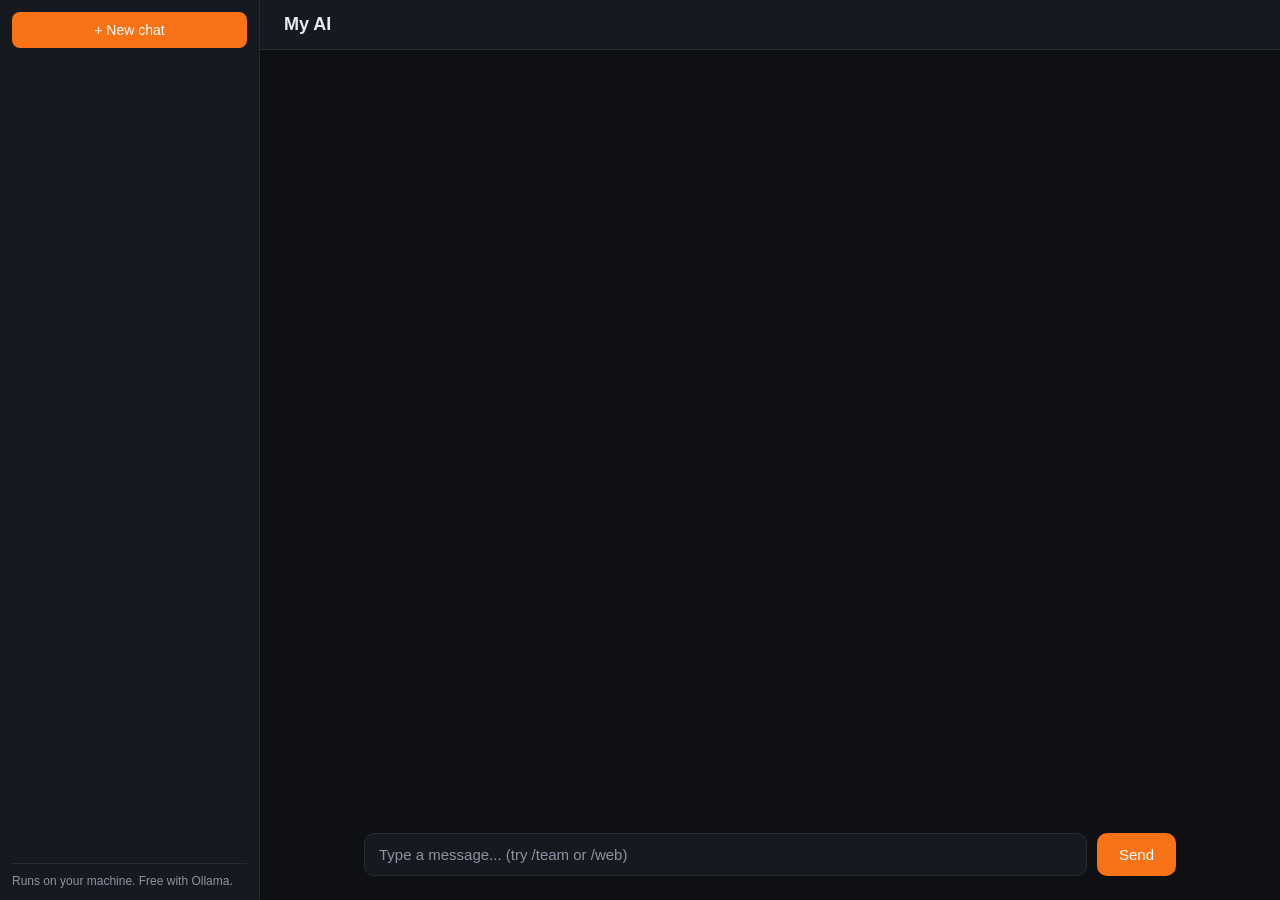
==== templates/index.html @ c77973e7 "Add /web search command: DuckDuckGo-powered answers, no API key" ====
<!DOCTYPE html>
<html lang="en">
<head>
  <meta charset="UTF-8">
  <meta name="viewport" content="width=device-width, initial-scale=1.0">
  <title id="page-title">My AI</title>
  <link rel="stylesheet" href="/static/style.css">
</head>
<body>
  <div class="layout">
    <aside class="sidebar">
      <button id="new-chat" class="new-chat-btn">+ New chat</button>
      <div id="conversation-list" class="conversation-list"></div>
      <div class="sidebar-footer">Runs on your machine. Free with Ollama.</div>
    </aside>
    <main class="main">
      <header class="chat-header">
        <h1 id="app-name">My AI</h1>
      </header>
      <div id="messages" class="messages"></div>
      <div id="error-bar" class="error-bar hidden"></div>
      <form id="chat-form" class="composer">
        <input id="chat-input" type="text" placeholder="Type a message... (try /team or /web)" autocomplete="off">
        <button type="submit" id="send-btn">Send</button>
      </form>
    </main>
  </div>
  <script src="/static/app.js"></script>
</body>
</html>
---- static/style.css ----
:root {
  color-scheme: dark;
  --accent: #f97316;
  --bg: #0e1013;
  --panel: #16191f;
  --border: #262b34;
  --text: #e9ebf0;
  --muted: #8b93a3;
}

* {
  box-sizing: border-box;
}

body {
  margin: 0;
  font-family: -apple-system, BlinkMacSystemFont, "Segoe UI", Roboto, sans-serif;
  background: var(--bg);
  color: var(--text);
}

.layout {
  display: flex;
  height: 100vh;
}

.sidebar {
  width: 260px;
  background: var(--panel);
  border-right: 1px solid var(--border);
  display: flex;
  flex-direction: column;
  padding: 12px;
}

.new-chat-btn {
  background: var(--accent);
  color: #fff;
  border: none;
  border-radius: 8px;
  padding: 10px;
  font-size: 14px;
  cursor: pointer;
  margin-bottom: 12px;
}

.new-chat-btn:hover {
  opacity: 0.9;
}

.conversation-list {
  flex: 1;
  overflow-y: auto;
  display: flex;
  flex-direction: column;
  gap: 4px;
}

.conversation-item {
  display: flex;
  align-items: center;
  justify-content: space-between;
  padding: 9px 10px;
  border-radius: 8px;
  cursor: pointer;
  font-size: 14px;
}

.conversation-item:hover {
  background: var(--bg);
}

.conversation-item.active {
  background: var(--bg);
  border: 1px solid var(--border);
}

.conversation-title {
  flex: 1;
  overflow: hidden;
  text-overflow: ellipsis;
  white-space: nowrap;
}

.delete-btn {
  background: none;
  border: none;
  color: var(--muted);
  cursor: pointer;
  font-size: 14px;
  padding: 2px 6px;
}

.delete-btn:hover {
  color: #f87171;
}

.sidebar-footer {
  font-size: 12px;
  color: var(--muted);
  padding-top: 10px;
  border-top: 1px solid var(--border);
}

.main {
  flex: 1;
  display: flex;
  flex-direction: column;
  min-width: 0;
}

.chat-header {
  padding: 14px 24px;
  border-bottom: 1px solid var(--border);
  background: var(--panel);
}

.chat-header h1 {
  margin: 0;
  font-size: 18px;
  font-weight: 600;
}

.messages {
  flex: 1;
  overflow-y: auto;
  padding: 24px;
  display: flex;
  flex-direction: column;
  gap: 14px;
  max-width: 860px;
  width: 100%;
  margin: 0 auto;
}

.message {
  max-width: 80%;
  padding: 10px 14px;
  border-radius: 12px;
  font-size: 15px;
  line-height: 1.5;
  white-space: pre-wrap;
  word-wrap: break-word;
}

.message.user {
  align-self: flex-end;
  background: var(--accent);
  color: #fff;
}

.message.assistant {
  align-self: flex-start;
  background: var(--panel);
  border: 1px solid var(--border);
}

.message.assistant.streaming::after {
  content: "▍";
  animation: blink 1s infinite;
}

@keyframes blink {
  50% { opacity: 0; }
}

.error-bar {
  margin: 0 auto 8px;
  max-width: 860px;
  width: calc(100% - 48px);
  background: #2a1518;
  border: 1px solid #5b2328;
  color: #fca5a5;
  padding: 10px 14px;
  border-radius: 8px;
  font-size: 14px;
}

.error-bar.hidden {
  display: none;
}

.composer {
  display: flex;
  gap: 10px;
  padding: 16px 24px 24px;
  max-width: 860px;
  width: 100%;
  margin: 0 auto;
}

.composer input {
  flex: 1;
  padding: 12px 14px;
  border: 1px solid var(--border);
  border-radius: 10px;
  font-size: 15px;
  outline: none;
  background: var(--panel);
  color: var(--text);
}

.composer input::placeholder {
  color: var(--muted);
}

.composer input:focus {
  border-color: var(--accent);
}

.composer button {
  background: var(--accent);
  color: #fff;
  border: none;
  border-radius: 10px;
  padding: 0 22px;
  font-size: 15px;
  cursor: pointer;
}

.composer button:hover {
  opacity: 0.9;
}

.composer button:disabled {
  opacity: 0.5;
  cursor: default;
}
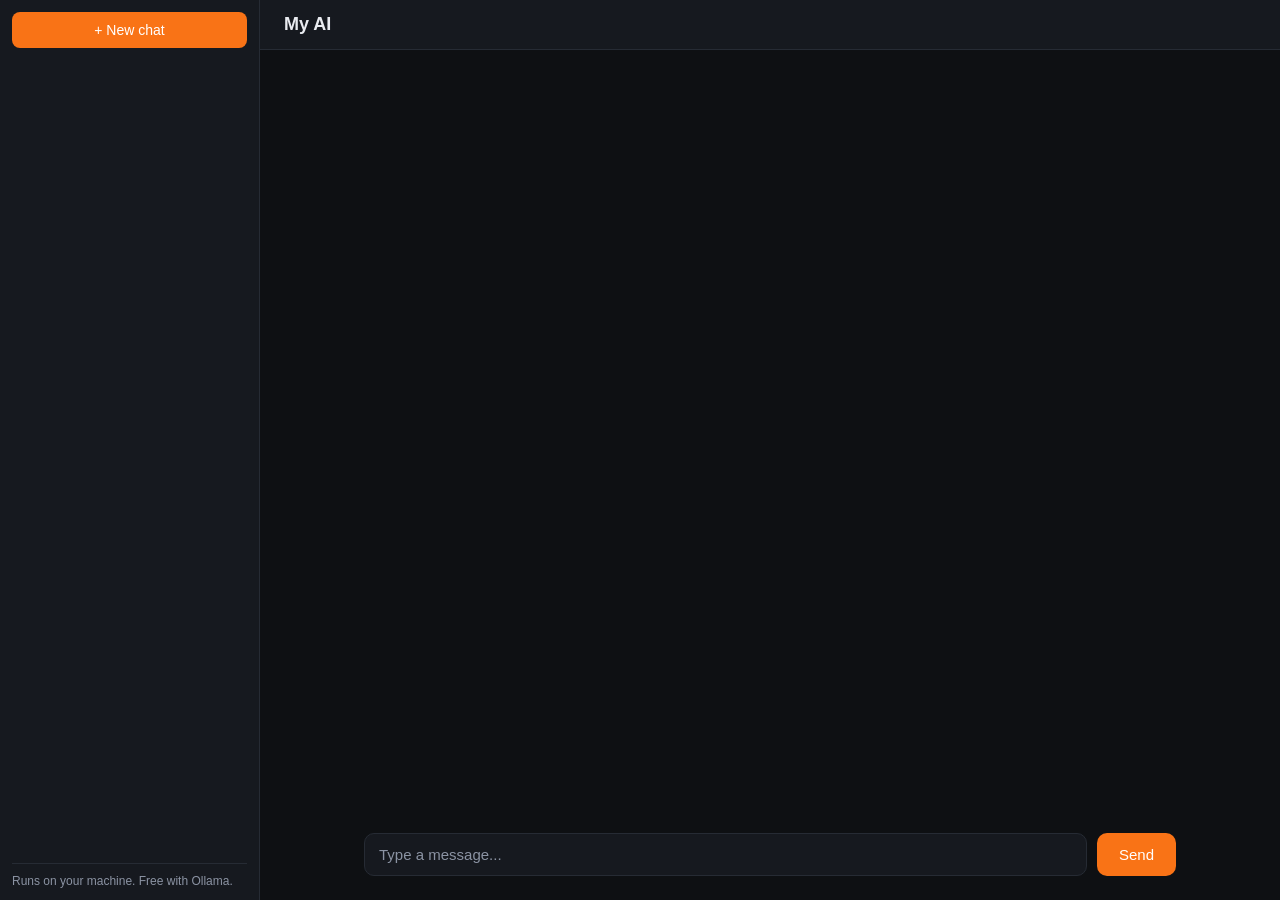
==== commit 98af7a49: "Sync frontend to static/ and templates/ (the paths Flask serves)" ====
--- a/templates/index.html
+++ b/templates/index.html
@@ -20,7 +20,7 @@
       <div id="messages" class="messages"></div>
       <div id="error-bar" class="error-bar hidden"></div>
       <form id="chat-form" class="composer">
-        <input id="chat-input" type="text" placeholder="Type a message... (try /team or /web)" autocomplete="off">
+        <input id="chat-input" type="text" placeholder="Type a message..." autocomplete="off">
         <button type="submit" id="send-btn">Send</button>
       </form>
     </main>
--- a/static/style.css
+++ b/static/style.css
@@ -153,6 +153,102 @@
   align-self: flex-start;
   background: var(--panel);
   border: 1px solid var(--border);
+}
+
+.message a {
+  color: var(--accent);
+}
+
+.message.user a {
+  color: #fff;
+}
+
+.message {
+  position: relative;
+}
+
+/* Hover toolbar: react, reply, copy. */
+.message-actions {
+  position: absolute;
+  top: -15px;
+  right: 8px;
+  display: none;
+  gap: 2px;
+  background: var(--panel);
+  border: 1px solid var(--border);
+  border-radius: 10px;
+  padding: 2px 4px;
+  box-shadow: 0 2px 8px rgba(0, 0, 0, 0.35);
+  z-index: 5;
+}
+
+.message:hover .message-actions,
+.message.show-actions .message-actions,
+.message:focus-within .message-actions {
+  display: flex;
+}
+
+.message.streaming .message-actions {
+  display: none;
+}
+
+.action-btn {
+  background: none;
+  border: none;
+  cursor: pointer;
+  font-size: 14px;
+  line-height: 1;
+  padding: 3px 5px;
+  border-radius: 6px;
+}
+
+.action-btn:hover {
+  background: rgba(128, 128, 128, 0.25);
+}
+
+.emoji-picker {
+  position: absolute;
+  top: 20px;
+  right: 8px;
+  display: flex;
+  gap: 2px;
+  background: var(--panel);
+  border: 1px solid var(--border);
+  border-radius: 10px;
+  padding: 4px 6px;
+  box-shadow: 0 2px 8px rgba(0, 0, 0, 0.35);
+  z-index: 6;
+}
+
+.emoji-picker.hidden {
+  display: none;
+}
+
+.emoji-option {
+  background: none;
+  border: none;
+  cursor: pointer;
+  font-size: 18px;
+  padding: 2px 4px;
+  border-radius: 6px;
+  line-height: 1;
+}
+
+.emoji-option:hover {
+  background: rgba(128, 128, 128, 0.25);
+  transform: scale(1.25);
+}
+
+.reaction-badge {
+  position: absolute;
+  bottom: -11px;
+  right: 10px;
+  background: var(--panel);
+  border: 1px solid var(--border);
+  border-radius: 10px;
+  padding: 0 6px;
+  font-size: 13px;
+  line-height: 1.7;
 }
 
 .message.assistant.streaming::after {
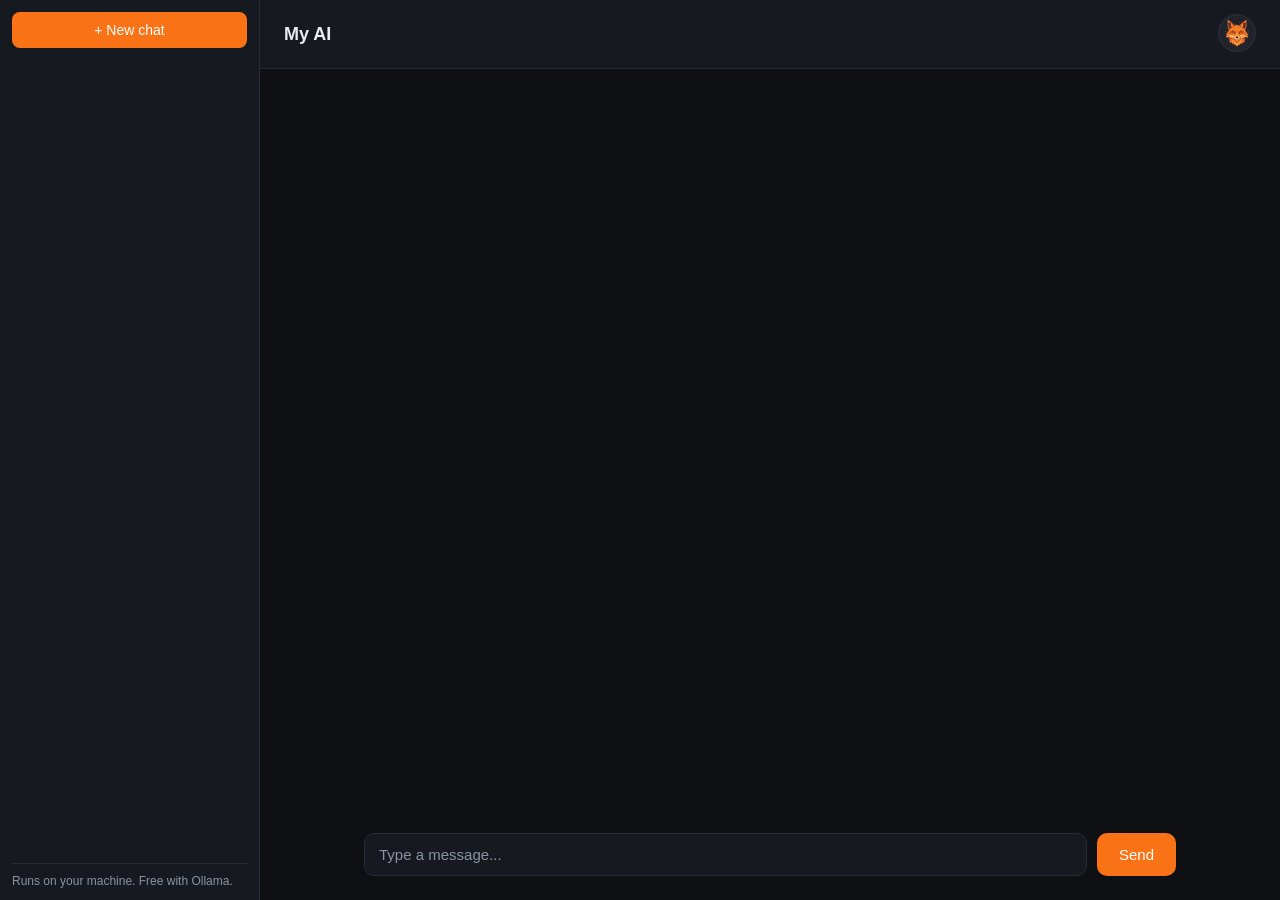
==== commit 6c182522: "Add avatar picker with 4 fox avatars (embedded as data URIs)" ====
--- a/templates/index.html
+++ b/templates/index.html
@@ -16,6 +16,12 @@
     <main class="main">
       <header class="chat-header">
         <h1 id="app-name">My AI</h1>
+        <div class="avatar-picker">
+          <button id="avatar-btn" class="avatar-btn" title="Choose avatar">
+            <img id="avatar-current" src="" alt="Kitsune avatar">
+          </button>
+          <div id="avatar-menu" class="avatar-menu hidden"></div>
+        </div>
       </header>
       <div id="messages" class="messages"></div>
       <div id="error-bar" class="error-bar hidden"></div>
@@ -25,6 +31,7 @@
       </form>
     </main>
   </div>
+  <script src="/static/avatars.js"></script>
   <script src="/static/app.js"></script>
 </body>
 </html>
--- a/static/style.css
+++ b/static/style.css
@@ -113,12 +113,112 @@
   padding: 14px 24px;
   border-bottom: 1px solid var(--border);
   background: var(--panel);
+  display: flex;
+  align-items: center;
+  justify-content: space-between;
 }
 
 .chat-header h1 {
   margin: 0;
   font-size: 18px;
   font-weight: 600;
+}
+
+/* Avatar picker in the header. */
+.avatar-picker {
+  position: relative;
+}
+
+.avatar-btn {
+  background: none;
+  border: 2px solid var(--border);
+  border-radius: 50%;
+  cursor: pointer;
+  padding: 0;
+  width: 38px;
+  height: 38px;
+  overflow: hidden;
+}
+
+.avatar-btn:hover {
+  border-color: var(--accent);
+}
+
+.avatar-btn img {
+  width: 100%;
+  height: 100%;
+  object-fit: cover;
+  display: block;
+}
+
+.avatar-menu {
+  position: absolute;
+  right: 0;
+  top: 46px;
+  z-index: 20;
+  background: var(--panel);
+  border: 1px solid var(--border);
+  border-radius: 12px;
+  padding: 8px;
+  display: grid;
+  grid-template-columns: repeat(2, 1fr);
+  gap: 6px;
+  box-shadow: 0 4px 16px rgba(0, 0, 0, 0.45);
+}
+
+.avatar-menu.hidden {
+  display: none;
+}
+
+.avatar-option {
+  background: none;
+  border: 2px solid transparent;
+  border-radius: 10px;
+  cursor: pointer;
+  padding: 4px;
+}
+
+.avatar-option img {
+  width: 56px;
+  height: 56px;
+  border-radius: 50%;
+  object-fit: cover;
+  display: block;
+}
+
+.avatar-option span {
+  font-size: 11px;
+  color: var(--muted);
+  display: block;
+  margin-top: 4px;
+}
+
+.avatar-option:hover {
+  border-color: var(--border);
+}
+
+.avatar-option.selected {
+  border-color: var(--accent);
+}
+
+.avatar-option.selected span {
+  color: var(--text);
+}
+
+/* Avatar shown beside assistant messages. */
+.message.assistant {
+  margin-left: 46px;
+}
+
+.msg-avatar {
+  position: absolute;
+  left: -46px;
+  top: 2px;
+  width: 34px;
+  height: 34px;
+  border-radius: 50%;
+  object-fit: cover;
+  border: 1px solid var(--border);
 }
 
 .messages {
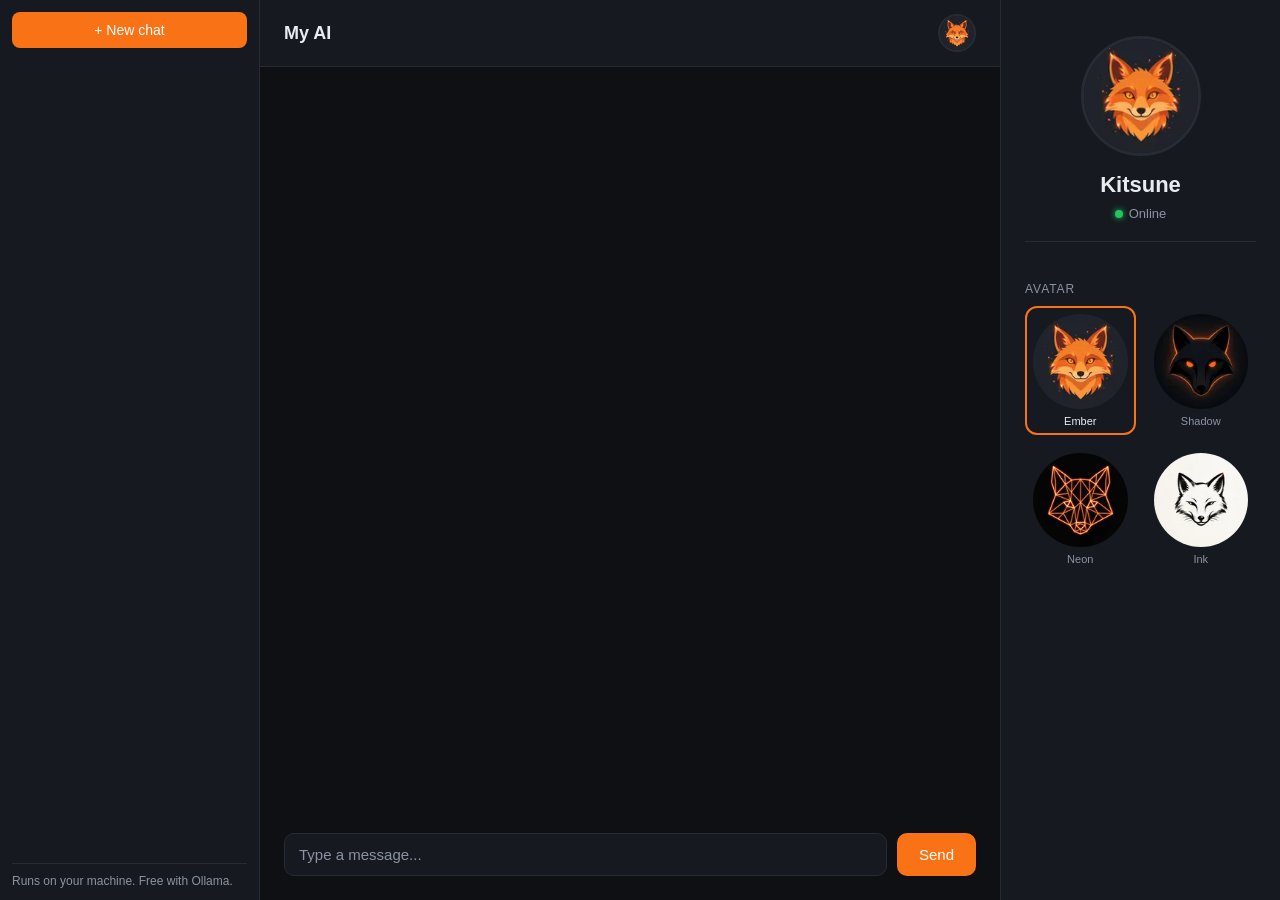
==== commit 5c13ba93: "Add right-side profile panel with large avatar, status, and avatar picker" ====
--- a/templates/index.html
+++ b/templates/index.html
@@ -16,12 +16,9 @@
     <main class="main">
       <header class="chat-header">
         <h1 id="app-name">My AI</h1>
-        <div class="avatar-picker">
-          <button id="avatar-btn" class="avatar-btn" title="Choose avatar">
-            <img id="avatar-current" src="" alt="Kitsune avatar">
-          </button>
-          <div id="avatar-menu" class="avatar-menu hidden"></div>
-        </div>
+        <button id="panel-toggle" class="panel-toggle" title="Profile">
+          <img id="panel-toggle-avatar" src="" alt="Profile">
+        </button>
       </header>
       <div id="messages" class="messages"></div>
       <div id="error-bar" class="error-bar hidden"></div>
@@ -30,8 +27,19 @@
         <button type="submit" id="send-btn">Send</button>
       </form>
     </main>
+    <aside class="profile-panel" id="profile-panel">
+      <div class="profile-avatar-wrap">
+        <img id="profile-avatar" src="" alt="Kitsune avatar">
+      </div>
+      <h2 id="profile-name">Kitsune</h2>
+      <div class="profile-status"><span class="status-dot"></span>Online</div>
+      <div class="profile-divider"></div>
+      <p class="profile-vibe" id="profile-vibe"></p>
+      <div class="profile-section-label">Avatar</div>
+      <div id="profile-avatar-grid" class="profile-avatar-grid"></div>
+    </aside>
   </div>
   <script src="/static/avatars.js"></script>
   <script src="/static/app.js"></script>
 </body>
-</html>
+</html>
--- a/static/style.css
+++ b/static/style.css
@@ -124,12 +124,8 @@
   font-weight: 600;
 }
 
-/* Avatar picker in the header. */
-.avatar-picker {
-  position: relative;
-}
-
-.avatar-btn {
+/* Small avatar button in the header toggles the profile panel. */
+.panel-toggle {
   background: none;
   border: 2px solid var(--border);
   border-radius: 50%;
@@ -138,71 +134,146 @@
   width: 38px;
   height: 38px;
   overflow: hidden;
-}
-
-.avatar-btn:hover {
+  flex-shrink: 0;
+}
+
+.panel-toggle:hover {
   border-color: var(--accent);
 }
 
-.avatar-btn img {
+.panel-toggle img {
   width: 100%;
   height: 100%;
   object-fit: cover;
   display: block;
 }
 
-.avatar-menu {
-  position: absolute;
-  right: 0;
-  top: 46px;
-  z-index: 20;
-  background: var(--panel);
-  border: 1px solid var(--border);
-  border-radius: 12px;
-  padding: 8px;
+/* Right-side profile panel. */
+.profile-panel {
+  width: 280px;
+  flex-shrink: 0;
+  background: var(--panel);
+  border-left: 1px solid var(--border);
+  padding: 36px 24px;
+  display: flex;
+  flex-direction: column;
+  align-items: center;
+  overflow-y: auto;
+}
+
+.profile-panel.hidden {
+  display: none;
+}
+
+.profile-avatar-wrap img {
+  width: 120px;
+  height: 120px;
+  border-radius: 50%;
+  object-fit: cover;
+  border: 3px solid var(--border);
+  display: block;
+}
+
+.profile-panel h2 {
+  margin: 16px 0 0;
+  font-size: 22px;
+  font-weight: 600;
+}
+
+.profile-status {
+  display: flex;
+  align-items: center;
+  gap: 6px;
+  margin-top: 8px;
+  font-size: 13px;
+  color: var(--muted);
+}
+
+.status-dot {
+  width: 8px;
+  height: 8px;
+  border-radius: 50%;
+  background: #22c55e;
+  box-shadow: 0 0 6px #22c55e;
+}
+
+.profile-divider {
+  width: 100%;
+  border-top: 1px solid var(--border);
+  margin: 20px 0;
+}
+
+.profile-vibe {
+  margin: 0 0 4px;
+  font-size: 13px;
+  line-height: 1.5;
+  color: var(--muted);
+  text-align: center;
+  font-style: italic;
+}
+
+.profile-section-label {
+  margin-top: 16px;
+  font-size: 12px;
+  text-transform: uppercase;
+  letter-spacing: 0.08em;
+  color: var(--muted);
+  align-self: flex-start;
+}
+
+.profile-avatar-grid {
   display: grid;
   grid-template-columns: repeat(2, 1fr);
-  gap: 6px;
-  box-shadow: 0 4px 16px rgba(0, 0, 0, 0.45);
-}
-
-.avatar-menu.hidden {
-  display: none;
-}
-
-.avatar-option {
+  gap: 10px;
+  width: 100%;
+  margin-top: 10px;
+}
+
+.profile-avatar-option {
   background: none;
   border: 2px solid transparent;
-  border-radius: 10px;
-  cursor: pointer;
-  padding: 4px;
-}
-
-.avatar-option img {
-  width: 56px;
-  height: 56px;
+  border-radius: 12px;
+  cursor: pointer;
+  padding: 6px;
+}
+
+.profile-avatar-option img {
+  width: 100%;
+  aspect-ratio: 1;
   border-radius: 50%;
   object-fit: cover;
   display: block;
 }
 
-.avatar-option span {
+.profile-avatar-option span {
   font-size: 11px;
   color: var(--muted);
   display: block;
-  margin-top: 4px;
-}
-
-.avatar-option:hover {
+  margin-top: 6px;
+  text-align: center;
+}
+
+.profile-avatar-option:hover {
   border-color: var(--border);
 }
 
-.avatar-option.selected {
+.profile-avatar-option.selected {
   border-color: var(--accent);
 }
 
-.avatar-option.selected span {
+.profile-avatar-option.selected span {
   color: var(--text);
+}
+
+@media (max-width: 1100px) {
+  .profile-panel {
+    position: fixed;
+    right: 0;
+    top: 0;
+    bottom: 0;
+    z-index: 50;
+    box-shadow: -8px 0 24px rgba(0, 0, 0, 0.45);
+  }
 }
 
 /* Avatar shown beside assistant messages. */
@@ -219,6 +290,23 @@
   border-radius: 50%;
   object-fit: cover;
   border: 1px solid var(--border);
+}
+
+/* Avatar pulses gently while its message is streaming: a "thinking" indicator. */
+.message.assistant.streaming .msg-avatar {
+  animation: avatar-thinking 1.2s ease-in-out infinite;
+  border-color: var(--accent);
+}
+
+@keyframes avatar-thinking {
+  0%, 100% {
+    transform: scale(1);
+    filter: brightness(1);
+  }
+  50% {
+    transform: scale(1.1);
+    filter: brightness(1.3);
+  }
 }
 
 .messages {
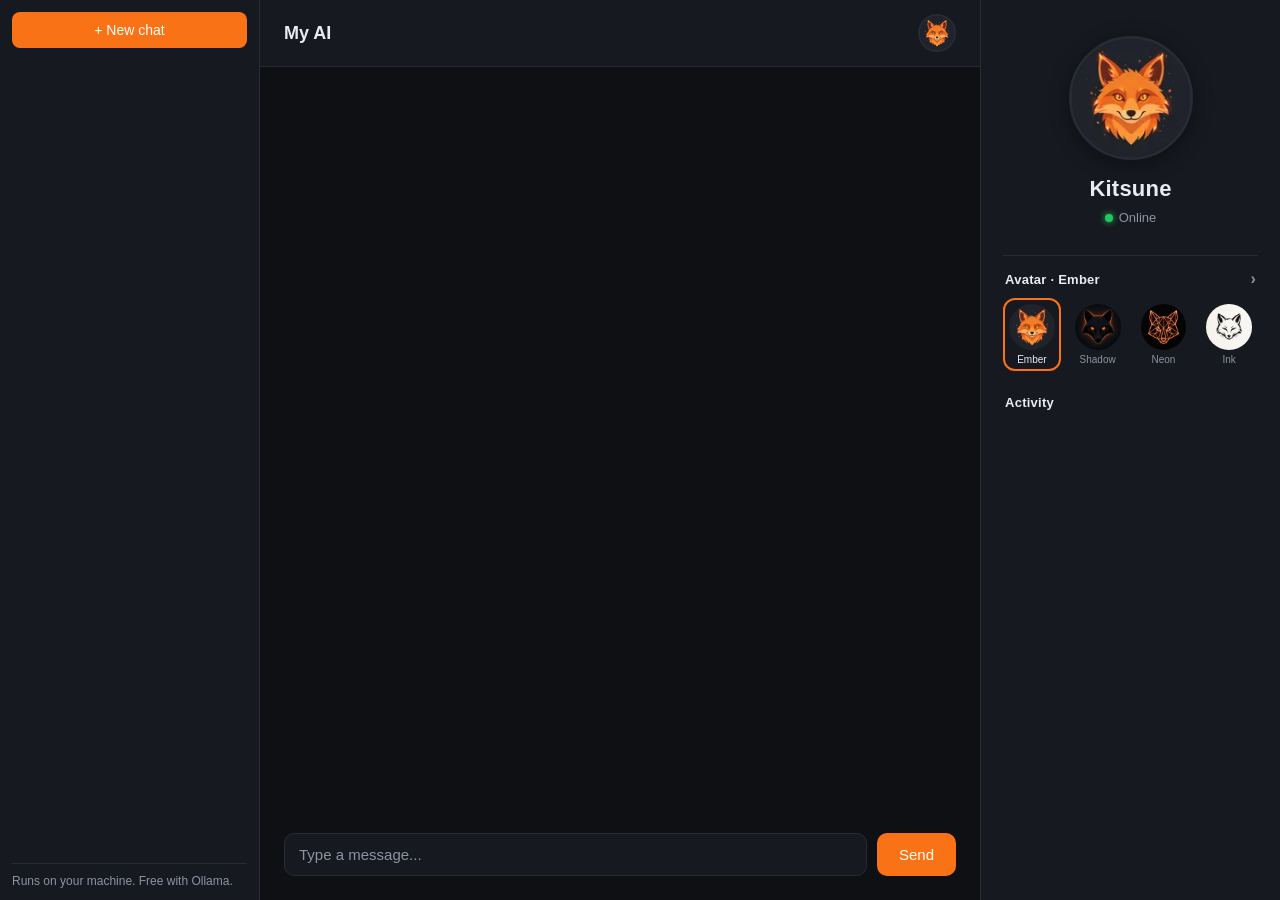
==== commit 716a4ae7: "Collapsible avatar picker plus activity feed in the profile panel" ====
--- a/templates/index.html
+++ b/templates/index.html
@@ -33,10 +33,21 @@
       </div>
       <h2 id="profile-name">Kitsune</h2>
       <div class="profile-status"><span class="status-dot"></span>Online</div>
+      <p class="profile-vibe" id="profile-vibe"></p>
       <div class="profile-divider"></div>
-      <p class="profile-vibe" id="profile-vibe"></p>
-      <div class="profile-section-label">Avatar</div>
-      <div id="profile-avatar-grid" class="profile-avatar-grid"></div>
+      <div class="profile-section">
+        <button class="profile-section-header" id="avatar-section-toggle">
+          <span>Avatar · <span id="avatar-current-name">Ember</span></span>
+          <span class="section-chevron" id="avatar-chevron">›</span>
+        </button>
+        <div id="profile-avatar-grid" class="profile-avatar-grid"></div>
+      </div>
+      <div class="profile-section activity-section">
+        <div class="profile-section-header static">
+          <span>Activity</span>
+        </div>
+        <div id="activity-feed" class="activity-feed"></div>
+      </div>
     </aside>
   </div>
   <script src="/static/avatars.js"></script>
--- a/static/style.css
+++ b/static/style.css
@@ -150,11 +150,11 @@
 
 /* Right-side profile panel. */
 .profile-panel {
-  width: 280px;
+  width: 300px;
   flex-shrink: 0;
   background: var(--panel);
   border-left: 1px solid var(--border);
-  padding: 36px 24px;
+  padding: 36px 22px 22px;
   display: flex;
   flex-direction: column;
   align-items: center;
@@ -166,18 +166,20 @@
 }
 
 .profile-avatar-wrap img {
-  width: 120px;
-  height: 120px;
+  width: 124px;
+  height: 124px;
   border-radius: 50%;
   object-fit: cover;
   border: 3px solid var(--border);
   display: block;
+  box-shadow: 0 4px 20px rgba(0, 0, 0, 0.4);
 }
 
 .profile-panel h2 {
   margin: 16px 0 0;
   font-size: 22px;
   font-weight: 600;
+  letter-spacing: 0.01em;
 }
 
 .profile-status {
@@ -197,14 +199,8 @@
   box-shadow: 0 0 6px #22c55e;
 }
 
-.profile-divider {
-  width: 100%;
-  border-top: 1px solid var(--border);
-  margin: 20px 0;
-}
-
 .profile-vibe {
-  margin: 0 0 4px;
+  margin: 10px 0 0;
   font-size: 13px;
   line-height: 1.5;
   color: var(--muted);
@@ -212,21 +208,56 @@
   font-style: italic;
 }
 
-.profile-section-label {
-  margin-top: 16px;
-  font-size: 12px;
-  text-transform: uppercase;
-  letter-spacing: 0.08em;
-  color: var(--muted);
-  align-self: flex-start;
+.profile-divider {
+  width: 100%;
+  border-top: 1px solid var(--border);
+  margin: 20px 0 4px;
+}
+
+.profile-section {
+  width: 100%;
+}
+
+.profile-section-header {
+  width: 100%;
+  display: flex;
+  align-items: center;
+  justify-content: space-between;
+  background: none;
+  border: none;
+  padding: 10px 2px;
+  font-size: 13px;
+  font-weight: 600;
+  color: var(--text);
+  cursor: pointer;
+  letter-spacing: 0.02em;
+}
+
+.profile-section-header.static {
+  cursor: default;
+}
+
+.section-chevron {
+  color: var(--muted);
+  font-size: 16px;
+  transition: transform 0.2s;
+  display: inline-block;
+}
+
+.section-chevron.collapsed {
+  transform: rotate(-90deg);
 }
 
 .profile-avatar-grid {
   display: grid;
-  grid-template-columns: repeat(2, 1fr);
-  gap: 10px;
-  width: 100%;
-  margin-top: 10px;
+  grid-template-columns: repeat(4, 1fr);
+  gap: 8px;
+  width: 100%;
+  padding-bottom: 6px;
+}
+
+.profile-avatar-grid.hidden {
+  display: none;
 }
 
 .profile-avatar-option {
@@ -234,7 +265,7 @@
   border: 2px solid transparent;
   border-radius: 12px;
   cursor: pointer;
-  padding: 6px;
+  padding: 4px;
 }
 
 .profile-avatar-option img {
@@ -246,10 +277,10 @@
 }
 
 .profile-avatar-option span {
-  font-size: 11px;
+  font-size: 10px;
   color: var(--muted);
   display: block;
-  margin-top: 6px;
+  margin-top: 4px;
   text-align: center;
 }
 
@@ -263,6 +294,83 @@
 
 .profile-avatar-option.selected span {
   color: var(--text);
+}
+
+/* Activity feed. */
+.activity-section {
+  flex: 1;
+  display: flex;
+  flex-direction: column;
+  min-height: 0;
+  margin-top: 8px;
+}
+
+.activity-feed {
+  overflow-y: auto;
+  display: flex;
+  flex-direction: column;
+  padding-bottom: 8px;
+}
+
+.activity-day {
+  font-size: 11px;
+  text-transform: uppercase;
+  letter-spacing: 0.08em;
+  color: var(--muted);
+  margin: 12px 2px 6px;
+}
+
+.activity-item {
+  display: flex;
+  gap: 10px;
+  align-items: flex-start;
+  padding: 9px 8px;
+  border-radius: 10px;
+}
+
+.activity-item:hover {
+  background: var(--bg);
+}
+
+.activity-icon {
+  width: 30px;
+  height: 30px;
+  flex-shrink: 0;
+  border-radius: 9px;
+  background: var(--bg);
+  border: 1px solid var(--border);
+  display: flex;
+  align-items: center;
+  justify-content: center;
+  font-size: 14px;
+}
+
+.activity-text {
+  min-width: 0;
+  flex: 1;
+}
+
+.activity-label {
+  font-size: 13px;
+  line-height: 1.4;
+  overflow: hidden;
+  text-overflow: ellipsis;
+  display: -webkit-box;
+  -webkit-line-clamp: 2;
+  -webkit-box-orient: vertical;
+}
+
+.activity-detail {
+  font-size: 11px;
+  color: var(--muted);
+  margin-top: 2px;
+}
+
+.activity-empty {
+  font-size: 13px;
+  color: var(--muted);
+  text-align: center;
+  padding: 20px 0;
 }
 
 @media (max-width: 1100px) {
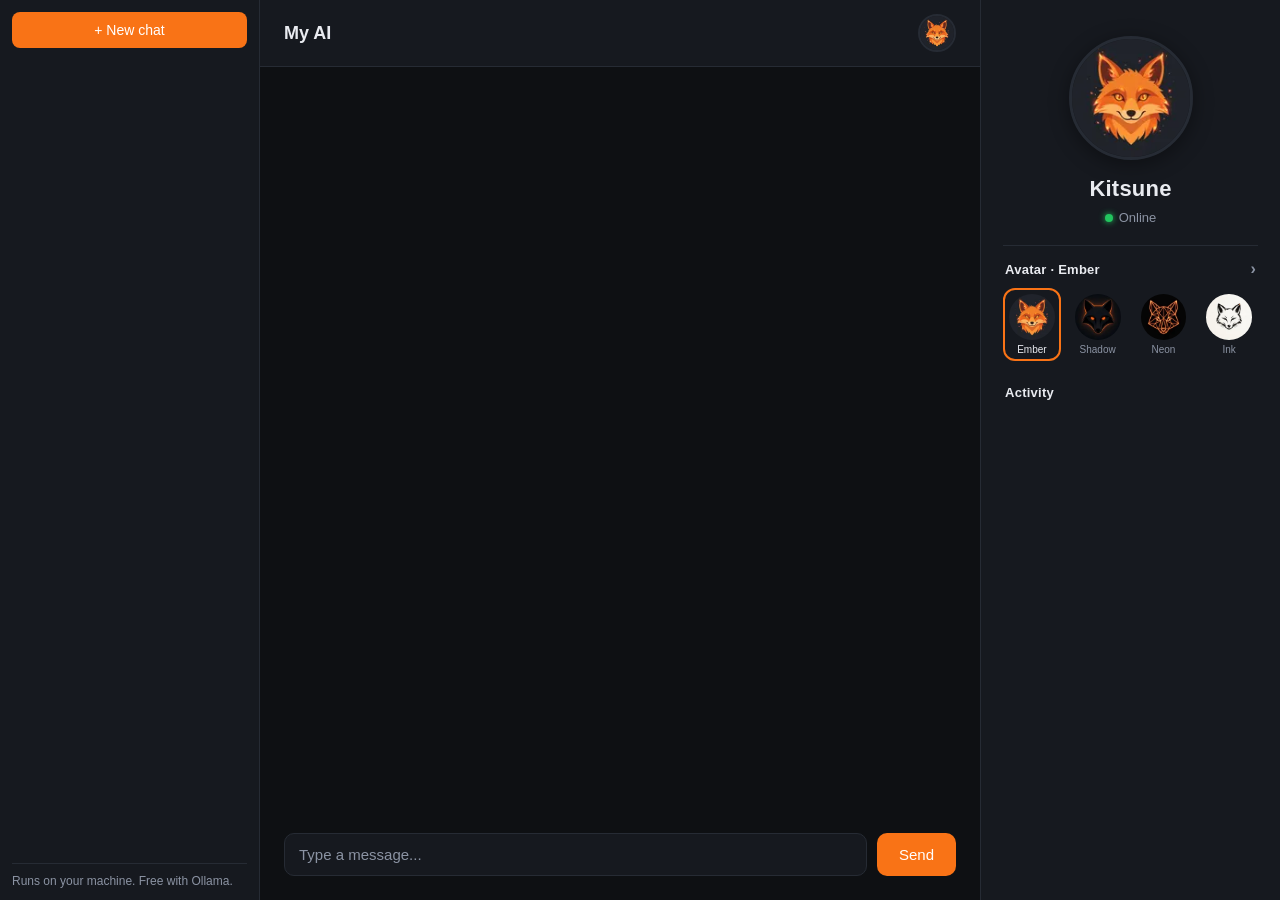
==== commit 61d974b1: "Remove the bio line under the avatar in the profile panel" ====
--- a/templates/index.html
+++ b/templates/index.html
@@ -33,7 +33,6 @@
       </div>
       <h2 id="profile-name">Kitsune</h2>
       <div class="profile-status"><span class="status-dot"></span>Online</div>
-      <p class="profile-vibe" id="profile-vibe"></p>
       <div class="profile-divider"></div>
       <div class="profile-section">
         <button class="profile-section-header" id="avatar-section-toggle">
--- a/static/style.css
+++ b/static/style.css
@@ -197,15 +197,6 @@
   border-radius: 50%;
   background: #22c55e;
   box-shadow: 0 0 6px #22c55e;
-}
-
-.profile-vibe {
-  margin: 10px 0 0;
-  font-size: 13px;
-  line-height: 1.5;
-  color: var(--muted);
-  text-align: center;
-  font-style: italic;
 }
 
 .profile-divider {
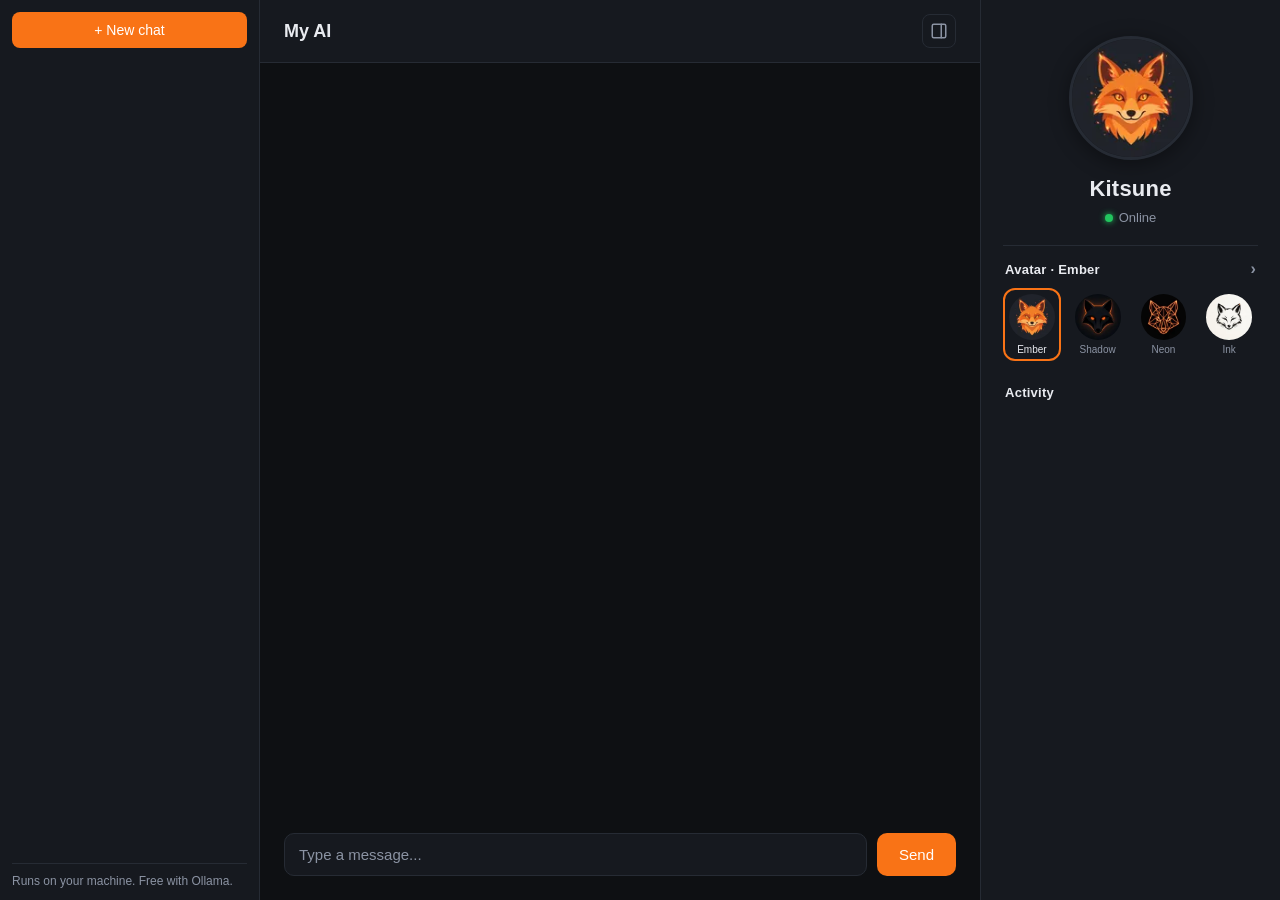
==== commit 6ed126c5: "Working-state avatars, idle float animation, remove header avatar button" ====
--- a/templates/index.html
+++ b/templates/index.html
@@ -16,8 +16,8 @@
     <main class="main">
       <header class="chat-header">
         <h1 id="app-name">My AI</h1>
-        <button id="panel-toggle" class="panel-toggle" title="Profile">
-          <img id="panel-toggle-avatar" src="" alt="Profile">
+        <button id="panel-toggle" class="panel-toggle" title="Toggle profile panel">
+          <svg width="18" height="18" viewBox="0 0 24 24" fill="none" stroke="currentColor" stroke-width="2" stroke-linecap="round" stroke-linejoin="round"><rect x="3" y="3" width="18" height="18" rx="2"/><line x1="15" y1="3" x2="15" y2="21"/></svg>
         </button>
       </header>
       <div id="messages" class="messages"></div>
--- a/static/style.css
+++ b/static/style.css
@@ -124,28 +124,25 @@
   font-weight: 600;
 }
 
-/* Small avatar button in the header toggles the profile panel. */
+/* Plain icon button in the header toggles the profile panel. */
 .panel-toggle {
   background: none;
-  border: 2px solid var(--border);
-  border-radius: 50%;
+  border: 1px solid var(--border);
+  border-radius: 8px;
   cursor: pointer;
   padding: 0;
-  width: 38px;
-  height: 38px;
-  overflow: hidden;
+  width: 34px;
+  height: 34px;
   flex-shrink: 0;
+  color: var(--muted);
+  display: flex;
+  align-items: center;
+  justify-content: center;
 }
 
 .panel-toggle:hover {
   border-color: var(--accent);
-}
-
-.panel-toggle img {
-  width: 100%;
-  height: 100%;
-  object-fit: cover;
-  display: block;
+  color: var(--text);
 }
 
 /* Right-side profile panel. */
@@ -173,6 +170,17 @@
   border: 3px solid var(--border);
   display: block;
   box-shadow: 0 4px 20px rgba(0, 0, 0, 0.4);
+  animation: avatar-idle 5s ease-in-out infinite;
+}
+
+/* Gentle idle float, like a breathing presence when sitting there. */
+@keyframes avatar-idle {
+  0%, 100% {
+    transform: translateY(0);
+  }
+  50% {
+    transform: translateY(-5px);
+  }
 }
 
 .profile-panel h2 {
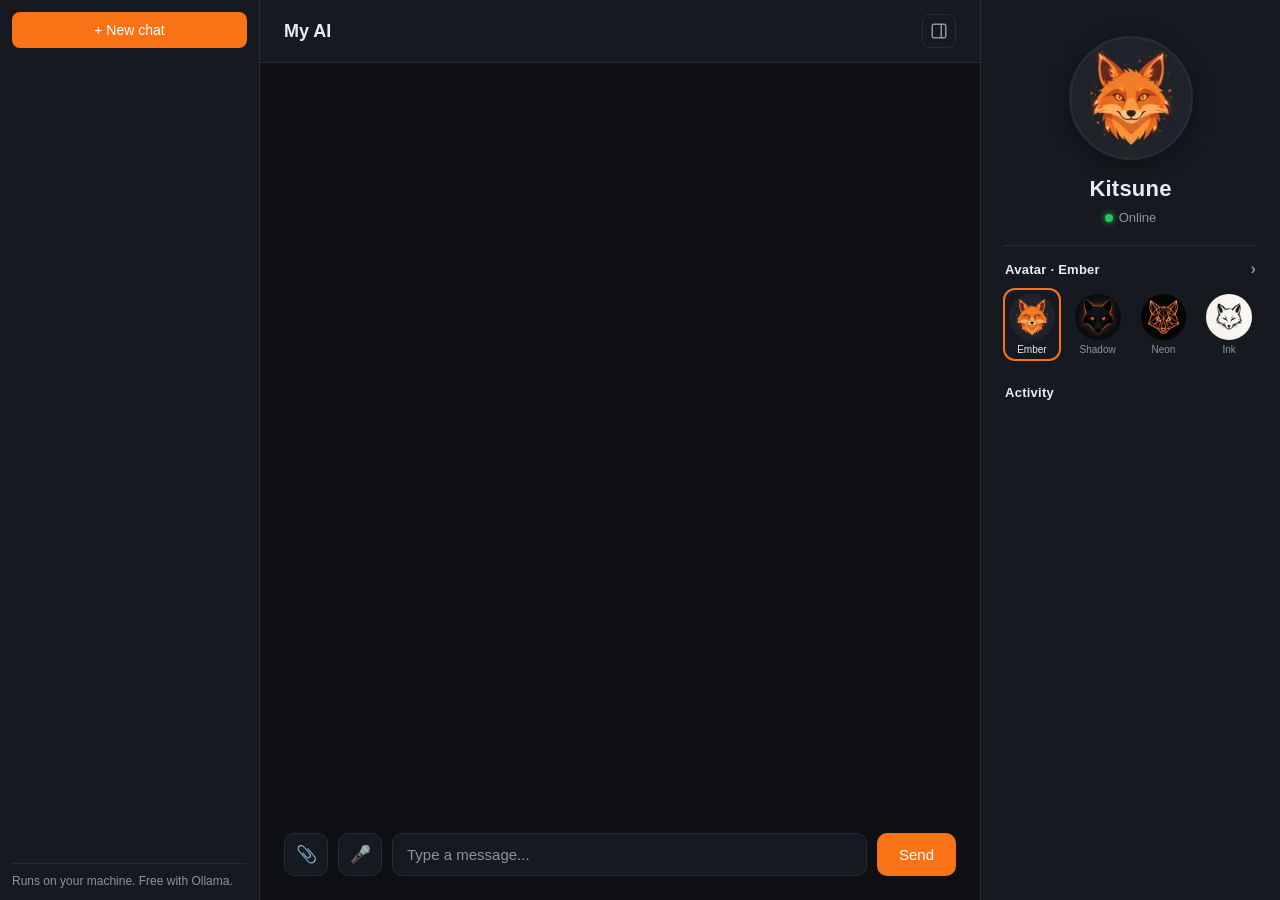
==== commit 3fd0c973: "File attachments with vision support, voice input, terminal-style input history, remove message avat" ====
--- a/templates/index.html
+++ b/templates/index.html
@@ -22,7 +22,11 @@
       </header>
       <div id="messages" class="messages"></div>
       <div id="error-bar" class="error-bar hidden"></div>
+      <div id="attach-chips" class="attach-chips hidden"></div>
       <form id="chat-form" class="composer">
+        <input type="file" id="file-input" multiple hidden>
+        <button type="button" id="attach-btn" class="icon-btn" title="Attach files">📎</button>
+        <button type="button" id="mic-btn" class="icon-btn" title="Voice input">🎤</button>
         <input id="chat-input" type="text" placeholder="Type a message..." autocomplete="off">
         <button type="submit" id="send-btn">Send</button>
       </form>
--- a/static/style.css
+++ b/static/style.css
@@ -383,39 +383,6 @@
   }
 }
 
-/* Avatar shown beside assistant messages. */
-.message.assistant {
-  margin-left: 46px;
-}
-
-.msg-avatar {
-  position: absolute;
-  left: -46px;
-  top: 2px;
-  width: 34px;
-  height: 34px;
-  border-radius: 50%;
-  object-fit: cover;
-  border: 1px solid var(--border);
-}
-
-/* Avatar pulses gently while its message is streaming: a "thinking" indicator. */
-.message.assistant.streaming .msg-avatar {
-  animation: avatar-thinking 1.2s ease-in-out infinite;
-  border-color: var(--accent);
-}
-
-@keyframes avatar-thinking {
-  0%, 100% {
-    transform: scale(1);
-    filter: brightness(1);
-  }
-  50% {
-    transform: scale(1.1);
-    filter: brightness(1.3);
-  }
-}
-
 .messages {
   flex: 1;
   overflow-y: auto;
@@ -456,6 +423,20 @@
 
 .message.user a {
   color: #fff;
+}
+
+/* Rendered markdown inside messages. */
+.message ul {
+  margin: 8px 0;
+  padding-left: 20px;
+}
+
+.message li {
+  margin: 4px 0;
+}
+
+.message strong {
+  font-weight: 600;
 }
 
 .message {
@@ -617,3 +598,88 @@
   opacity: 0.5;
   cursor: default;
 }
+
+.composer .icon-btn {
+  background: var(--panel);
+  border: 1px solid var(--border);
+  color: var(--muted);
+  border-radius: 10px;
+  padding: 0;
+  width: 44px;
+  flex-shrink: 0;
+  font-size: 17px;
+  display: flex;
+  align-items: center;
+  justify-content: center;
+}
+
+.composer .icon-btn:hover {
+  color: var(--text);
+  border-color: var(--accent);
+  opacity: 1;
+}
+
+.composer .icon-btn.recording {
+  color: #f87171;
+  border-color: #f87171;
+  animation: mic-pulse 1.2s ease-in-out infinite;
+}
+
+@keyframes mic-pulse {
+  0%, 100% { box-shadow: 0 0 0 0 rgba(248, 113, 113, 0.4); }
+  50% { box-shadow: 0 0 0 6px rgba(248, 113, 113, 0); }
+}
+
+/* Attachment chips above the composer. */
+.attach-chips {
+  display: flex;
+  flex-wrap: wrap;
+  gap: 8px;
+  max-width: 860px;
+  width: 100%;
+  margin: 0 auto;
+  padding: 0 24px 8px;
+}
+
+.attach-chips.hidden {
+  display: none;
+}
+
+.chip {
+  display: flex;
+  align-items: center;
+  gap: 6px;
+  background: var(--panel);
+  border: 1px solid var(--border);
+  border-radius: 8px;
+  padding: 6px 6px 6px 10px;
+  font-size: 12px;
+  max-width: 220px;
+}
+
+.chip img {
+  width: 24px;
+  height: 24px;
+  border-radius: 6px;
+  object-fit: cover;
+}
+
+.chip span {
+  overflow: hidden;
+  text-overflow: ellipsis;
+  white-space: nowrap;
+}
+
+.chip button {
+  background: none;
+  border: none;
+  color: var(--muted);
+  cursor: pointer;
+  font-size: 14px;
+  padding: 0 4px;
+  line-height: 1;
+}
+
+.chip button:hover {
+  color: #f87171;
+}
